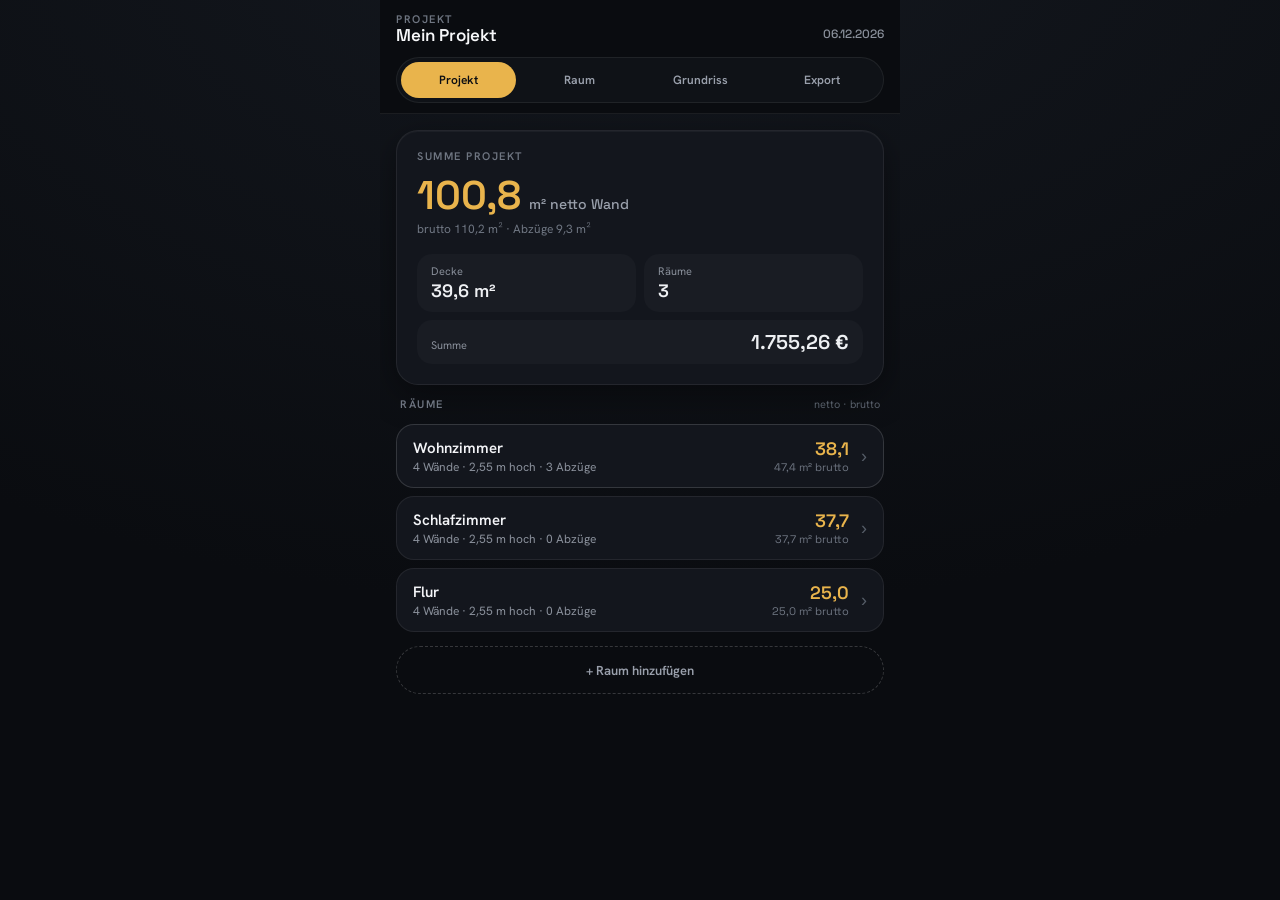
==== app/index.html @ 11ea701d "Implement Raumrechner as a standalone PWA Ports the working calculation/geometry engine from the Cla" ====
<!DOCTYPE html>
<html lang="de">
<head>
<meta charset="utf-8">
<meta name="viewport" content="width=device-width, initial-scale=1, viewport-fit=cover, maximum-scale=1">
<title>Raumrechner</title>
<meta name="description" content="Wand-, Decken- und Bodenflächen berechnen, Grundriss zeichnen, Angebot exportieren.">
<meta name="theme-color" content="#0a0c10">
<meta name="mobile-web-app-capable" content="yes">
<meta name="apple-mobile-web-app-capable" content="yes">
<meta name="apple-mobile-web-app-status-bar-style" content="black-translucent">
<meta name="apple-mobile-web-app-title" content="Raumrechner">
<link rel="manifest" href="manifest.webmanifest">
<link rel="icon" href="icons/icon-192.png">
<link rel="apple-touch-icon" href="icons/icon-192.png">
<link rel="stylesheet" href="styles.css">
</head>
<body>
<div id="app"></div>
<script src="app.js"></script>
</body>
</html>
---- app/styles.css ----
@import url('https://fonts.googleapis.com/css2?family=Space+Grotesk:wght@400;500;600;700&family=Hanken+Grotesk:wght@400;500;600;700&display=swap');

:root{
  /* surfaces */
  --surface-app-1: #14181f;
  --surface-app-2: #0a0c10;
  --surface-card: #13161d;
  --surface-tile: #191c23;
  --surface-input: #0f1217;
  --surface-control: #23272f;

  /* borders */
  --border-subtle: rgba(255,255,255,.07);
  --border-medium: rgba(255,255,255,.1);
  --border-strong: rgba(255,255,255,.14);
  --border-dashed: rgba(255,255,255,.18);

  /* text */
  --text-primary: #f7f8fa;
  --text-primary-2: #f3f4f7;
  --text-secondary: #eef0f3;
  --text-secondary-2: #dfe2e8;
  --text-secondary-3: #e7e9ee;
  --text-tertiary: #9aa0ac;
  --text-tertiary-2: #8a909b;
  --text-muted: #6f7682;
  --text-muted-2: #565d68;
  --text-on-accent: #0c0e12;

  /* accent */
  --accent-amber: #E9B44C;
  --accent-emerald: #5BD6A0;
  --accent-azure: #5BA8F0;
  --accent: var(--accent-amber);

  /* status */
  --status-warning: #E9B44C;

  /* fonts */
  --font-ui: 'Hanken Grotesk', system-ui, sans-serif;
  --font-display: 'Space Grotesk', system-ui, sans-serif;

  /* radii */
  --radius-control: 10px;
  --radius-control-lg: 12px;
  --radius-tile: 15px;
  --radius-card: 22px;
  --radius-pill: 99px;

  /* shadow */
  --shadow-card: inset 0 1px 0 rgba(255,255,255,.04), 0 10px 34px rgba(0,0,0,.4);

  color-scheme: dark;
}

*{box-sizing:border-box}
html,body{height:100%}
body{
  margin:0;
  background:var(--surface-app-2);
  font-family:var(--font-ui);
  color:var(--text-primary);
  -webkit-tap-highlight-color:transparent;
}
input,select,textarea,button{font-family:inherit}
input::-webkit-outer-spin-button,input::-webkit-inner-spin-button{-webkit-appearance:none;margin:0}
input[type=number]{-moz-appearance:textfield}
button{-webkit-appearance:none;appearance:none}

@keyframes fdpulse{0%,100%{opacity:1}50%{opacity:.3}}

/* ─── app shell ─── */
html,body{overflow:hidden}
#app{
  height:100vh;
  height:100dvh;
  display:flex;
  flex-direction:column;
  background:radial-gradient(1200px 700px at 50% -10%, var(--surface-app-1), var(--surface-app-2));
}

.header{
  position:sticky;top:0;z-index:5;
  background:rgba(10,12,16,.92);
  backdrop-filter:blur(6px);
  border-bottom:1px solid var(--border-subtle);
  padding:calc(env(safe-area-inset-top,0px) + 14px) 16px 10px;
  display:flex;flex-direction:column;gap:12px;
}
.header-row{display:flex;align-items:flex-start;justify-content:space-between;gap:10px}
.eyebrow{font:600 11px/1 var(--font-ui);letter-spacing:.14em;text-transform:uppercase;color:var(--text-muted)}
.project-name{font:600 17px/1.2 var(--font-display);color:var(--text-primary);overflow:hidden;text-overflow:ellipsis;white-space:nowrap}
.project-date{font:500 12px/1 var(--font-display);color:var(--text-tertiary-2);padding-top:14px;flex:none}

.tabbar{
  display:grid;grid-template-columns:repeat(4,1fr);gap:6px;
  background:var(--surface-input);border:1px solid var(--border-subtle);
  border-radius:var(--radius-pill);padding:4px;
}
.tab-btn{
  min-height:36px;border:none;border-radius:var(--radius-pill);cursor:pointer;
  font:600 12px/1 var(--font-ui);
  transition:background .2s ease,color .2s ease;
  background:transparent;color:var(--text-tertiary);
}
.tab-btn.active{background:var(--accent);color:var(--text-on-accent)}

.content{flex:1;overflow-y:auto;padding:16px 16px calc(env(safe-area-inset-bottom,0px) + 28px);display:flex;flex-direction:column;gap:14px}
.content > .view{display:flex;flex-direction:column;gap:14px}

.footnote{max-width:480px;margin:0 auto;padding:0 16px 20px;font:400 12px/1.6 var(--font-ui);color:var(--text-muted-2);text-align:center}

/* ─── cards / tiles ─── */
.card{
  background:var(--surface-card);border:1px solid var(--border-subtle);
  border-radius:var(--radius-card);padding:20px;
}
.card.hero{box-shadow:var(--shadow-card)}
.card-title{font:600 11px/1 var(--font-ui);letter-spacing:.14em;text-transform:uppercase;color:var(--text-muted)}
.card-row{display:flex;flex-direction:column;gap:14px}

.tile-grid{display:grid;grid-template-columns:1fr 1fr;gap:8px;margin-top:16px}
.tile{background:var(--surface-tile);border-radius:var(--radius-tile);padding:12px 14px}
.tile-label{font:400 11px/1 var(--font-ui);color:var(--text-tertiary-2);margin-bottom:5px}
.tile-value{font:600 18px/1 var(--font-display);color:var(--text-secondary)}

.tile-row{
  display:flex;align-items:baseline;justify-content:space-between;gap:10px;
  margin-top:8px;background:var(--surface-tile);border-radius:var(--radius-tile);padding:12px 14px;
}
.tile-row .k{font:400 11px/1 var(--font-ui);color:var(--text-tertiary-2)}
.tile-row .v{font:600 20px/1 var(--font-display);color:var(--text-secondary)}

.big-stat{display:flex;align-items:baseline;gap:8px}
.big-stat .num{font:600 40px/1 var(--font-display);color:var(--accent)}
.big-stat.room .num{font-size:46px}
.big-stat .unit{font:500 14px/1 var(--font-display);color:var(--text-tertiary)}
.sub-line{font:400 12px/1.4 var(--font-ui);color:var(--text-muted);margin-top:5px}
.sub-line-flex{display:flex;gap:14px;flex-wrap:wrap;margin-top:8px}
.sub-line-flex .item{font:400 12px/1.4 var(--font-ui);color:var(--text-tertiary-2)}
.sub-line-flex .item b{color:var(--text-secondary-2);font-family:var(--font-display);font-weight:500}

.live-dot{display:flex;align-items:center;gap:8px;margin-bottom:14px}
.live-dot span.dot{width:7px;height:7px;border-radius:99px;background:var(--accent);animation:fdpulse 2s ease-in-out infinite}

/* ─── section header ─── */
.section-head{display:flex;align-items:baseline;justify-content:space-between;padding:0 4px}
.section-head .hint{font:400 11px/1 var(--font-ui);color:var(--text-muted-2)}

/* ─── room cards list ─── */
.room-list{display:flex;flex-direction:column;gap:8px}
.room-card{
  width:100%;text-align:left;cursor:pointer;background:var(--surface-card);
  border:1px solid var(--border-subtle);border-radius:18px;padding:14px 16px;
  display:flex;align-items:center;gap:12px;min-height:64px;
  transition:border-color .2s ease;color:inherit;
}
.room-card.active{border-color:var(--border-strong)}
.room-card .info{flex:1;min-width:0;display:flex;flex-direction:column;gap:4px}
.room-card .name{font:600 15px/1.2 var(--font-ui);color:var(--text-primary-2)}
.room-card .meta{font:400 12px/1 var(--font-ui);color:var(--text-tertiary-2)}
.room-card .amounts{text-align:right;flex:none}
.room-card .netto{font:600 18px/1 var(--font-display);color:var(--accent)}
.room-card .brutto{font:400 11px/1 var(--font-display);color:var(--text-muted);margin-top:4px}
.room-card .chevron{font:400 18px/1 sans-serif;color:var(--text-muted-2);flex:none}

.btn-add-room{
  min-height:48px;cursor:pointer;background:transparent;border:1px dashed var(--border-dashed);
  border-radius:var(--radius-pill);color:var(--text-tertiary);font:600 13px/1 var(--font-ui);
}

/* ─── form controls ─── */
.field{display:flex;flex-direction:column;gap:6px}
.field-label{font:400 12px/1 var(--font-ui);color:var(--text-tertiary-2)}
.input{
  min-height:44px;background:var(--surface-input);border:1px solid var(--border-medium);
  border-radius:var(--radius-control-lg);color:var(--text-primary);
  font:500 15px/1 var(--font-ui);padding:0 14px;outline:none;width:100%;
}
.input.mono{font-family:var(--font-display)}
select.input{appearance:none}
textarea.input{padding:12px 14px;font:400 14px/1.5 var(--font-ui);resize:vertical;min-height:auto}
.input:focus{border-color:var(--border-strong)}

.pill-row{display:flex;gap:6px;flex-wrap:wrap}
.pill-btn{
  min-width:44px;min-height:44px;padding:0 12px;cursor:pointer;border-radius:var(--radius-pill);
  font:600 14px/1 var(--font-display);transition:background .2s ease,color .2s ease,border-color .2s ease;
  background:var(--surface-control);border:1px solid var(--border-medium);color:var(--text-secondary-3);
}
.pill-btn.active{background:var(--accent);border-color:var(--accent);color:var(--text-on-accent)}

/* ─── walls list ─── */
.wall-row{display:flex;align-items:center;gap:10px;background:var(--surface-tile);border-radius:var(--radius-tile);padding:10px 12px}
.wall-row .tag{width:52px;flex:none}
.wall-row .tag .dir{font:600 13px/1 var(--font-ui);color:var(--text-secondary-3)}
.wall-row .tag .nr{font:400 10px/1 var(--font-ui);color:var(--text-muted);margin-top:4px}
.wall-row .input{flex:1;min-width:0}
.wall-row .unit{font:400 12px/1 var(--font-ui);color:var(--text-muted);flex:none}
.turn-btn{
  width:44px;height:44px;flex:none;cursor:pointer;background:var(--surface-control);
  border:1px solid var(--border-medium);border-radius:var(--radius-control-lg);
  color:var(--text-secondary-2);font:600 15px/1 sans-serif;
}
.hint-text{font:400 11px/1.5 var(--font-ui);color:var(--text-muted-2)}

/* ─── openings ─── */
.preset-row{display:flex;gap:6px;flex-wrap:wrap}
.preset-btn{
  min-height:44px;padding:0 14px;cursor:pointer;background:var(--surface-control);
  border:1px solid var(--border-medium);border-radius:var(--radius-pill);color:var(--text-secondary-3);
  font:600 12px/1 var(--font-ui);transition:background .2s ease;
}
.opening{background:var(--surface-tile);border-radius:var(--radius-tile);padding:12px;display:flex;flex-direction:column;gap:10px}
.opening-head{display:flex;align-items:center;gap:10px}
.opening-head .label{flex:1;min-width:0;font:600 13px/1.2 var(--font-ui);color:var(--text-secondary-3)}
.opening-head .area{font:500 12px/1 var(--font-display);color:var(--accent)}
.remove-btn{
  width:32px;height:32px;flex:none;cursor:pointer;background:transparent;
  border:1px solid var(--border-medium);border-radius:var(--radius-control);color:var(--text-tertiary-2);
  font:400 13px/1 sans-serif;
}
.opening-grid3{display:grid;grid-template-columns:1fr 1fr 1fr;gap:8px}
.opening-grid2{display:grid;grid-template-columns:1fr 1fr;gap:8px}
.opening-grid3 .input,.opening-grid2 .input{font-size:14px;padding:0 10px;min-width:0}
.opening-grid3 .field-label,.opening-grid2 .field-label{font-size:10px}
.empty-note{font:400 12px/1.5 var(--font-ui);color:var(--text-muted-2);padding:4px 0}

/* ─── buttons ─── */
.btn{min-height:48px;cursor:pointer;border-radius:var(--radius-pill);font:600 14px/1 var(--font-ui);border:none}
.btn-primary{background:var(--accent);color:var(--text-on-accent)}
.btn-ghost{background:var(--surface-control);border:1px solid var(--border-medium);color:var(--text-primary-2)}
.btn-outline{background:transparent;border:1px solid var(--border-strong);color:var(--text-secondary-2)}
.btn-block{width:100%}

/* ─── photo placeholder ─── */
.photo-drop{
  display:flex;align-items:center;gap:12px;border:1px dashed var(--border-dashed);
  border-radius:var(--radius-tile);padding:14px;min-height:72px;cursor:pointer;background:transparent;
  width:100%;text-align:left;color:inherit;
}
.photo-drop .icon{width:44px;height:44px;flex:none;border-radius:var(--radius-control-lg);background:var(--surface-control);display:flex;align-items:center;justify-content:center;font:400 15px/1 sans-serif;color:var(--text-tertiary-2)}
.photo-drop .title{font:600 13px/1.2 var(--font-ui);color:var(--text-secondary-2)}
.photo-drop .sub{font:400 11px/1.4 var(--font-ui);color:var(--text-muted);margin-top:3px}

/* ─── plan ─── */
.plan-frame{background:var(--surface-input);border:1px solid var(--border-subtle);border-radius:var(--radius-tile);padding:10px}
.plan-frame svg{width:100%;height:auto;display:block}
.warn-box{
  display:flex;align-items:center;gap:10px;background:var(--surface-tile);
  border:1px solid rgba(233,180,76,.35);border-radius:var(--radius-tile);padding:12px 14px;
}
.warn-box .dot{width:7px;height:7px;flex:none;border-radius:99px;background:var(--status-warning)}
.warn-box .msg{font:400 12px/1.4 var(--font-ui);color:var(--text-secondary-2)}
.legend{display:flex;gap:14px;flex-wrap:wrap}
.legend .item{display:flex;align-items:center;gap:7px;font:400 11px/1 var(--font-ui);color:var(--text-tertiary-2)}
.legend .swatch{width:14px;height:4px;border-radius:2px}

.wall-table-row{
  display:flex;align-items:baseline;justify-content:space-between;gap:10px;
  border-bottom:1px solid var(--border-subtle);padding:9px 0;
}
.wall-table-row:last-child{border-bottom:none}
.wall-table-row .label{font:500 13px/1 var(--font-ui);color:var(--text-secondary-3)}
.wall-table-row .detail{font:400 12px/1 var(--font-ui);color:var(--text-tertiary-2)}
.wall-table-row .area{font:600 13px/1 var(--font-display);color:var(--text-primary-2)}

/* ─── export ─── */
.export-copy{font:400 13px/1.5 var(--font-ui);color:var(--text-tertiary)}
.toast{font:400 12px/1.5 var(--font-ui);color:var(--accent)}

.sheet{background:#fff;border-radius:8px;box-shadow:0 10px 34px rgba(0,0,0,.5);padding:22px 20px;display:flex;flex-direction:column;gap:16px;color:#1a1d22}
.sheet-head{display:flex;align-items:flex-start;justify-content:space-between;gap:12px;border-bottom:2px solid #1a1d22;padding-bottom:12px}
.sheet-head .title{font:600 16px/1.2 var(--font-display);color:#1a1d22}
.sheet-head .sub{font:400 11px/1.4 var(--font-ui);color:#5a6070;margin-top:4px}
.sheet-head .date{font:500 11px/1.4 var(--font-display);color:#5a6070;text-align:right;flex:none}
.sheet-table-head{display:grid;grid-template-columns:1.4fr .8fr .8fr .8fr;gap:6px;font:600 9px/1.2 var(--font-ui);letter-spacing:.08em;text-transform:uppercase;color:#8b91a0;border-bottom:1px solid #dcdfe6;padding-bottom:6px}
.sheet-table-head div:not(:first-child){text-align:right}
.sheet-row{display:grid;grid-template-columns:1.4fr .8fr .8fr .8fr;gap:6px;border-bottom:1px solid #eceef2;padding:8px 0;align-items:baseline}
.sheet-row .name{font:500 11px/1.3 var(--font-ui);color:#1a1d22}
.sheet-row .brutto,.sheet-row .decke{text-align:right;font:400 11px/1.3 var(--font-display);color:#5a6070}
.sheet-row .netto{text-align:right;font:600 11px/1.3 var(--font-display);color:#1a1d22}
.sheet-total{display:flex;align-items:baseline;justify-content:space-between;gap:12px;border-top:2px solid #1a1d22;padding-top:12px}
.sheet-total .k{font:600 11px/1.2 var(--font-ui);letter-spacing:.06em;text-transform:uppercase;color:#5a6070}
.sheet-total .v{font:600 20px/1 var(--font-display);color:#1a1d22}
.sheet-legal{font:400 9px/1.5 var(--font-ui);color:#8b91a0}

/* ─── responsive: keep a comfortable reading width on larger screens ─── */
@media (min-width:560px){
  #app{align-items:center}
  .header,.content,.footnote{width:100%;max-width:520px}
}
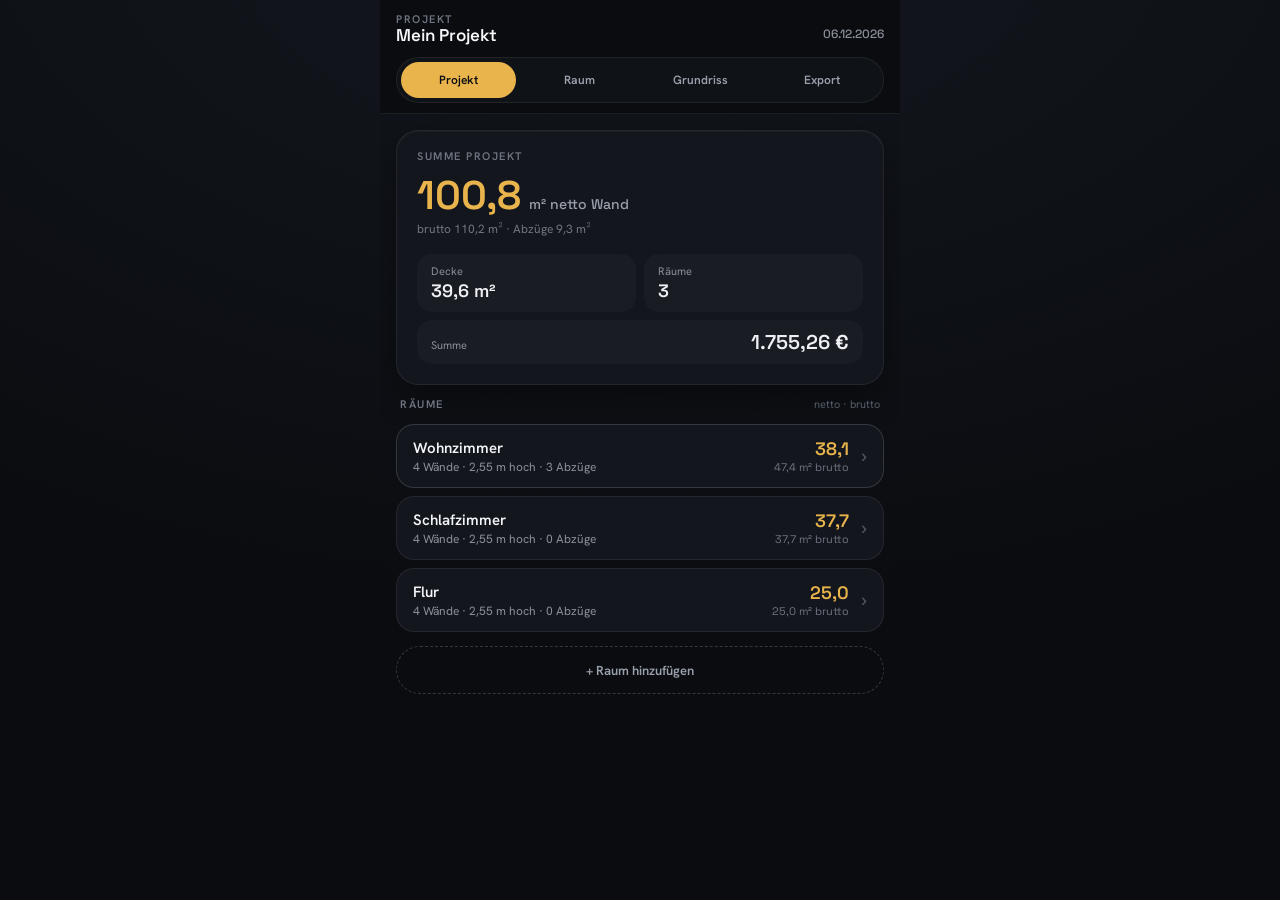
==== commit d5956b00: "Add PDF offer export and per-room photos PDF goes through the browser's own print-to-PDF instead of " ====
--- a/app/index.html
+++ b/app/index.html
@@ -17,6 +17,7 @@
 </head>
 <body>
 <div id="app"></div>
+<div id="print-root" aria-hidden="true"></div>
 <script src="app.js"></script>
 </body>
 </html>
--- a/app/styles.css
+++ b/app/styles.css
@@ -234,14 +234,10 @@
 .btn-block{width:100%}
 
 /* ─── photo placeholder ─── */
-.photo-drop{
   display:flex;align-items:center;gap:12px;border:1px dashed var(--border-dashed);
   border-radius:var(--radius-tile);padding:14px;min-height:72px;cursor:pointer;background:transparent;
   width:100%;text-align:left;color:inherit;
 }
-.photo-drop .icon{width:44px;height:44px;flex:none;border-radius:var(--radius-control-lg);background:var(--surface-control);display:flex;align-items:center;justify-content:center;font:400 15px/1 sans-serif;color:var(--text-tertiary-2)}
-.photo-drop .title{font:600 13px/1.2 var(--font-ui);color:var(--text-secondary-2)}
-.photo-drop .sub{font:400 11px/1.4 var(--font-ui);color:var(--text-muted);margin-top:3px}
 
 /* ─── plan ─── */
 .plan-frame{background:var(--surface-input);border:1px solid var(--border-subtle);border-radius:var(--radius-tile);padding:10px}
@@ -285,6 +281,108 @@
 .sheet-total .v{font:600 20px/1 var(--font-display);color:#1a1d22}
 .sheet-legal{font:400 9px/1.5 var(--font-ui);color:#8b91a0}
 
+/* ─── photos ─── */
+.photo-block{display:flex;flex-direction:column;gap:10px}
+.photo-actions{display:flex;gap:8px;flex-wrap:wrap}
+.photo-actions .btn{flex:1 1 140px}
+.photo-grid{display:grid;grid-template-columns:repeat(auto-fill,minmax(96px,1fr));gap:8px}
+.photo-thumb{position:relative;aspect-ratio:4/3;border-radius:var(--radius-tile);overflow:hidden;background:var(--surface-tile);border:1px solid var(--border-subtle)}
+.photo-thumb img{width:100%;height:100%;object-fit:cover;display:block;cursor:zoom-in}
+.photo-del{
+  position:absolute;top:4px;right:4px;width:28px;height:28px;display:grid;place-items:center;
+  border:none;border-radius:var(--radius-pill);background:rgba(8,10,14,.78);color:var(--text-secondary);
+  font:600 12px/1 var(--font-ui);cursor:pointer;backdrop-filter:blur(4px)
+}
+.photo-del:hover{background:rgba(8,10,14,.95);color:#fff}
+
+.lightbox{
+  position:fixed;inset:0;z-index:50;background:rgba(4,5,8,.92);
+  display:grid;place-items:center;padding:20px;cursor:zoom-out
+}
+.lightbox img{max-width:100%;max-height:100%;object-fit:contain;border-radius:8px}
+.lightbox-close{
+  position:absolute;top:16px;right:16px;width:40px;height:40px;border:none;
+  border-radius:var(--radius-pill);background:rgba(255,255,255,.12);color:#fff;
+  font:600 15px/1 var(--font-ui);cursor:pointer
+}
+
+/* ─── print sheet (PDF export) ─── */
+/* Hidden on screen; @media print swaps the app out for this document. */
+#print-root{display:none}
+
+@media print{
+  /* The app shell pins html/body to the viewport with overflow:hidden — left
+     as is, that clips the printed document down to a single page. */
+  html,body{
+    background:#fff!important;margin:0!important;padding:0!important;
+    height:auto!important;min-height:0!important;overflow:visible!important
+  }
+  body>#app{display:none!important}
+  #print-root{display:block!important}
+  @page{size:A4 portrait;margin:14mm}
+
+  .p-doc{
+    color:#1a1d22;
+    font-family:'Hanken Grotesk',system-ui,sans-serif;
+    -webkit-print-color-adjust:exact;print-color-adjust:exact
+  }
+  .p-page{break-after:page;page-break-after:always;break-inside:avoid-page}
+  .p-page:last-child{break-after:auto;page-break-after:auto}
+
+  .p-head{display:flex;align-items:flex-start;justify-content:space-between;gap:14px;
+    border-bottom:2px solid #1a1d22;padding-bottom:10px;margin-bottom:16px}
+  .p-head-room{border-bottom-width:1px}
+  .p-title{font:600 22px/1.2 'Space Grotesk',sans-serif}
+  .p-head-room .p-title{font-size:18px}
+  .p-eyebrow{font:600 8px/1.2 'Hanken Grotesk',sans-serif;letter-spacing:.12em;
+    text-transform:uppercase;color:#8b91a0;margin-bottom:3px}
+  .p-project{font:400 12px/1.4 'Hanken Grotesk',sans-serif;color:#5a6070;margin-top:3px}
+  .p-date{font:500 11px/1.4 'Space Grotesk',sans-serif;color:#5a6070;text-align:right;flex:none}
+
+  .p-tiles{display:grid;grid-template-columns:repeat(4,1fr);gap:8px;margin-bottom:16px}
+  .p-tile{border:1px solid #dcdfe6;border-radius:6px;padding:9px 10px}
+  .p-tile-label{font:600 7.5px/1.2 'Hanken Grotesk',sans-serif;letter-spacing:.09em;
+    text-transform:uppercase;color:#8b91a0}
+  .p-tile-value{font:600 14px/1.2 'Space Grotesk',sans-serif;margin-top:5px}
+
+  .p-sub{font:600 9px/1.2 'Hanken Grotesk',sans-serif;letter-spacing:.1em;
+    text-transform:uppercase;color:#8b91a0;margin:14px 0 6px}
+  .p-table{width:100%;break-inside:avoid}
+  .p-row{display:grid;grid-template-columns:1.8fr repeat(5,1fr);gap:6px;
+    border-bottom:1px solid #eceef2;padding:5px 0;
+    font:400 10px/1.35 'Space Grotesk',sans-serif;align-items:baseline}
+  .p-row>div:first-child{font-family:'Hanken Grotesk',sans-serif;color:#1a1d22}
+  .p-row>div:not(:first-child){text-align:right;color:#3c424d}
+  .p-row-head{border-bottom:1px solid #c8ccd4;
+    font:600 7.5px/1.2 'Hanken Grotesk',sans-serif!important;letter-spacing:.08em;
+    text-transform:uppercase;color:#8b91a0;padding-bottom:5px}
+  .p-row-head>div,.p-row-head>div:first-child{color:#8b91a0}
+  .p-row-sum{border-bottom:none;border-top:1.5px solid #1a1d22;font-weight:600}
+  .p-row-sum>div,.p-row-sum>div:first-child{color:#1a1d22;font-weight:600}
+  .p-table-tight .p-row{grid-template-columns:2fr 1fr 1fr 1fr}
+
+  .p-total{display:flex;align-items:baseline;justify-content:space-between;gap:12px;
+    border-top:2px solid #1a1d22;margin-top:14px;padding-top:10px}
+  .p-total .k{font:600 10px/1.2 'Hanken Grotesk',sans-serif;letter-spacing:.07em;
+    text-transform:uppercase;color:#5a6070}
+  .p-total .v{font:600 22px/1 'Space Grotesk',sans-serif}
+  .p-legal{font:400 8px/1.6 'Hanken Grotesk',sans-serif;color:#8b91a0;margin-top:12px}
+  .p-note{font:400 10px/1.5 'Hanken Grotesk',sans-serif;color:#3c424d;margin:0}
+
+  .p-two-col{display:grid;grid-template-columns:1.15fr 1fr;gap:18px;align-items:start}
+  .p-two-col .p-sub{margin-top:0}
+  .p-plan{border:1px solid #dcdfe6;border-radius:6px;padding:6px}
+  .p-plan svg{width:100%;height:auto;display:block}
+  .p-legend{display:flex;gap:12px;margin-top:6px;
+    font:400 8px/1.2 'Hanken Grotesk',sans-serif;color:#5a6070}
+  .p-legend span{display:flex;align-items:center;gap:4px}
+  .p-legend i{width:10px;height:3px;border-radius:2px;display:block}
+
+  .p-photos{display:grid;grid-template-columns:repeat(3,1fr);gap:7px;break-inside:avoid}
+  .p-photos img{width:100%;aspect-ratio:4/3;object-fit:cover;
+    border-radius:5px;border:1px solid #dcdfe6;display:block}
+}
+
 /* ─── responsive: keep a comfortable reading width on larger screens ─── */
 @media (min-width:560px){
   #app{align-items:center}
